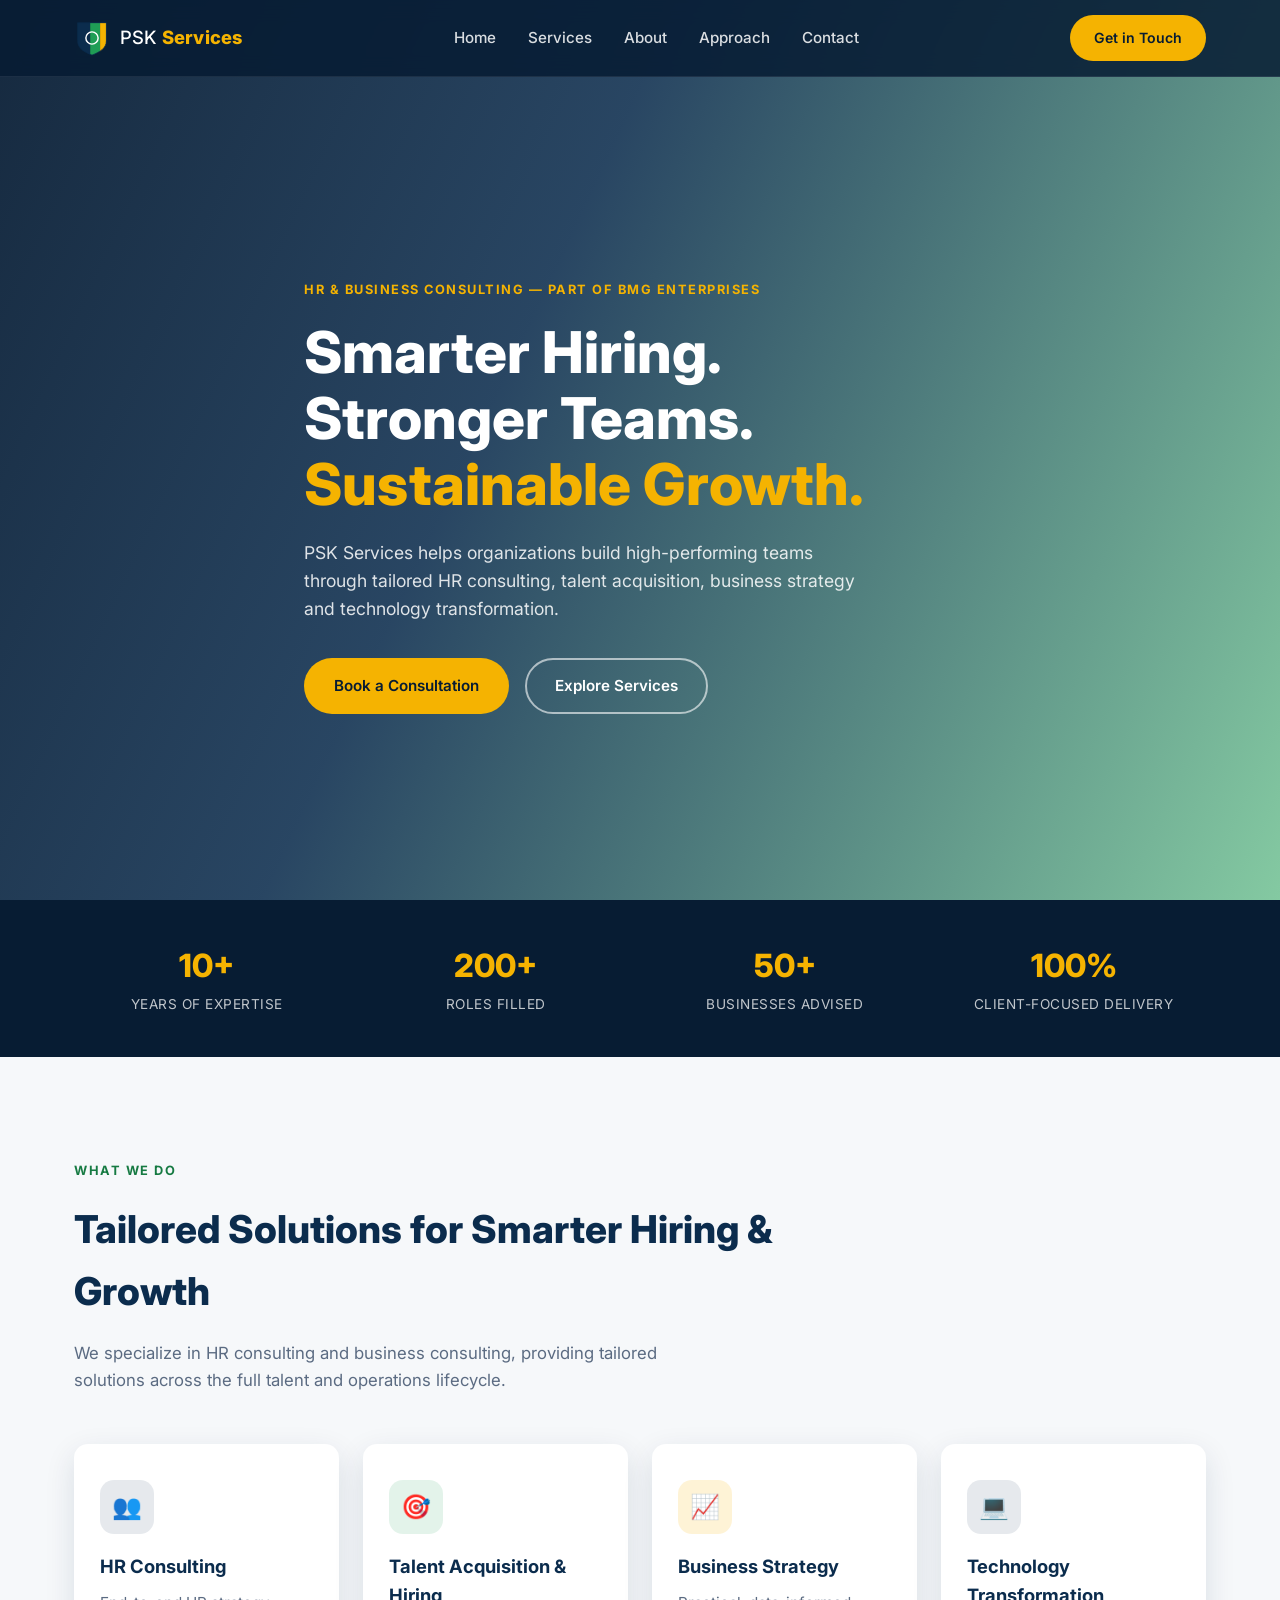
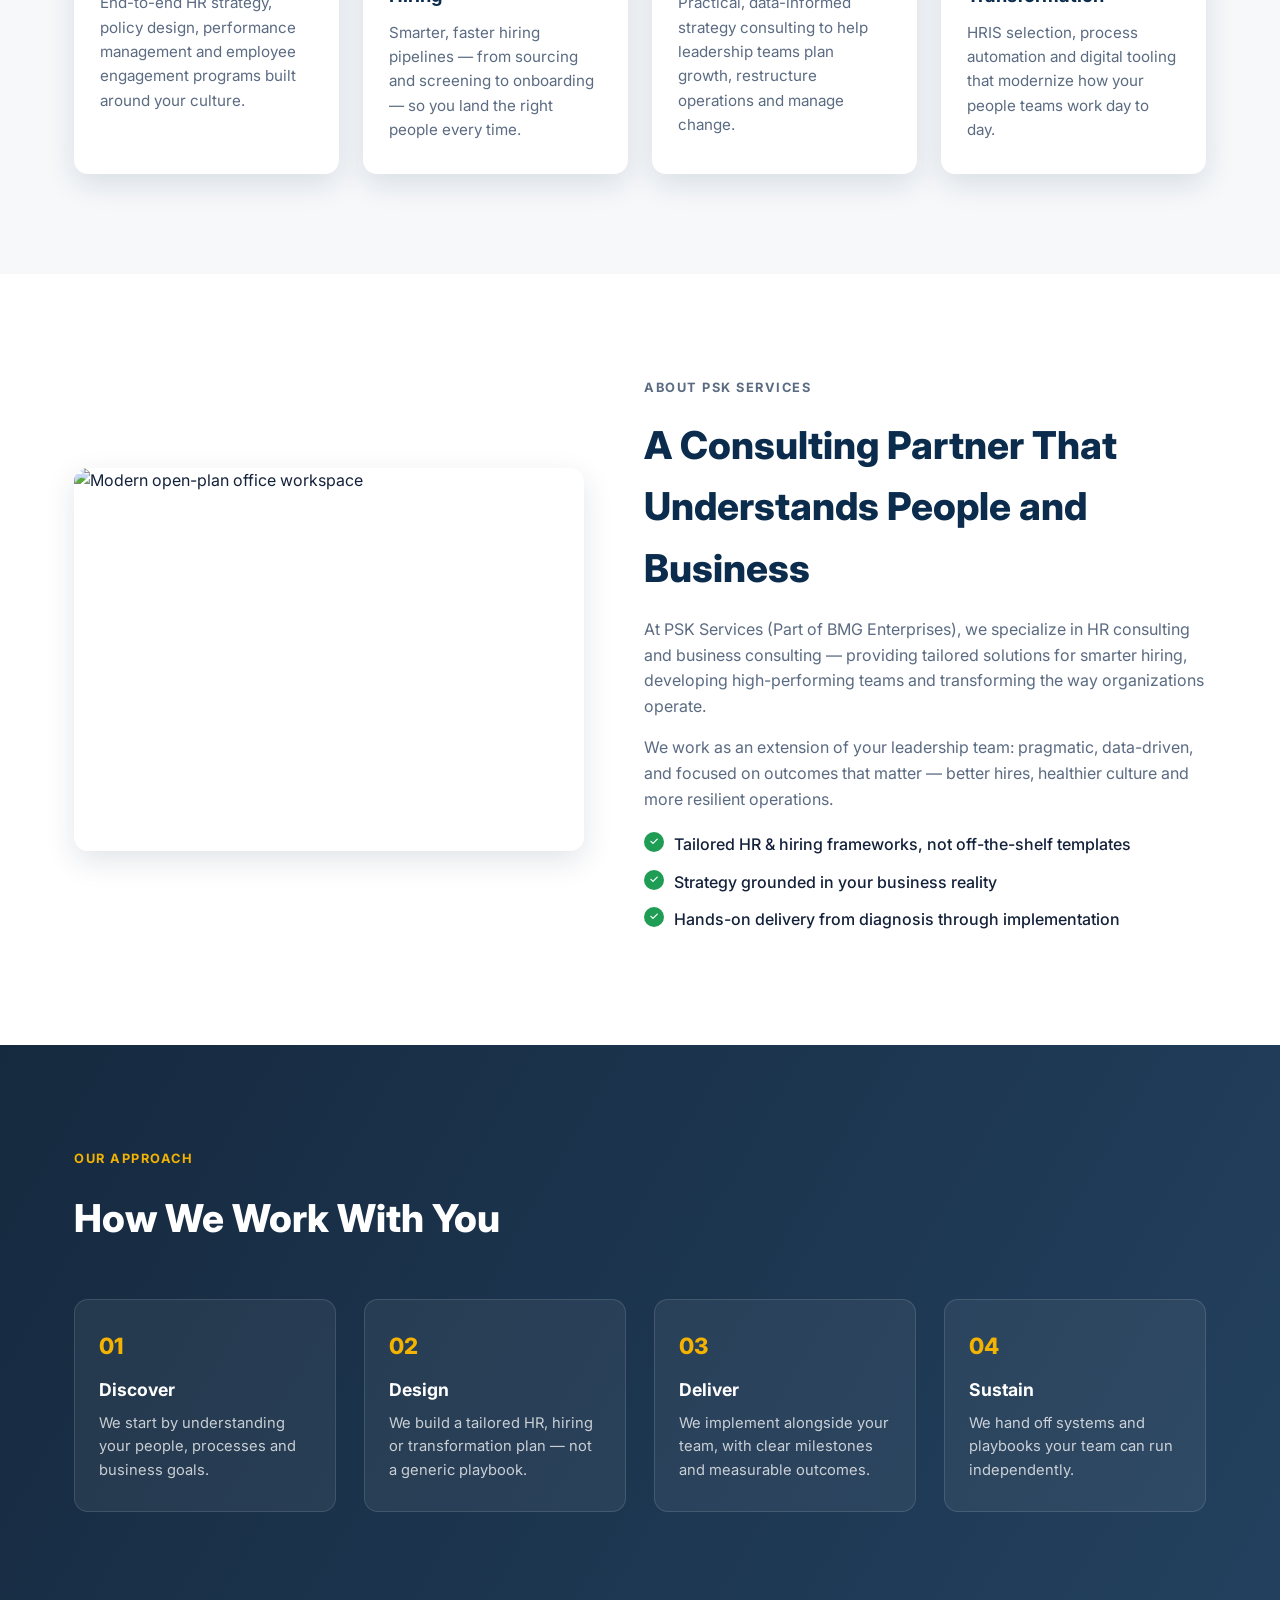
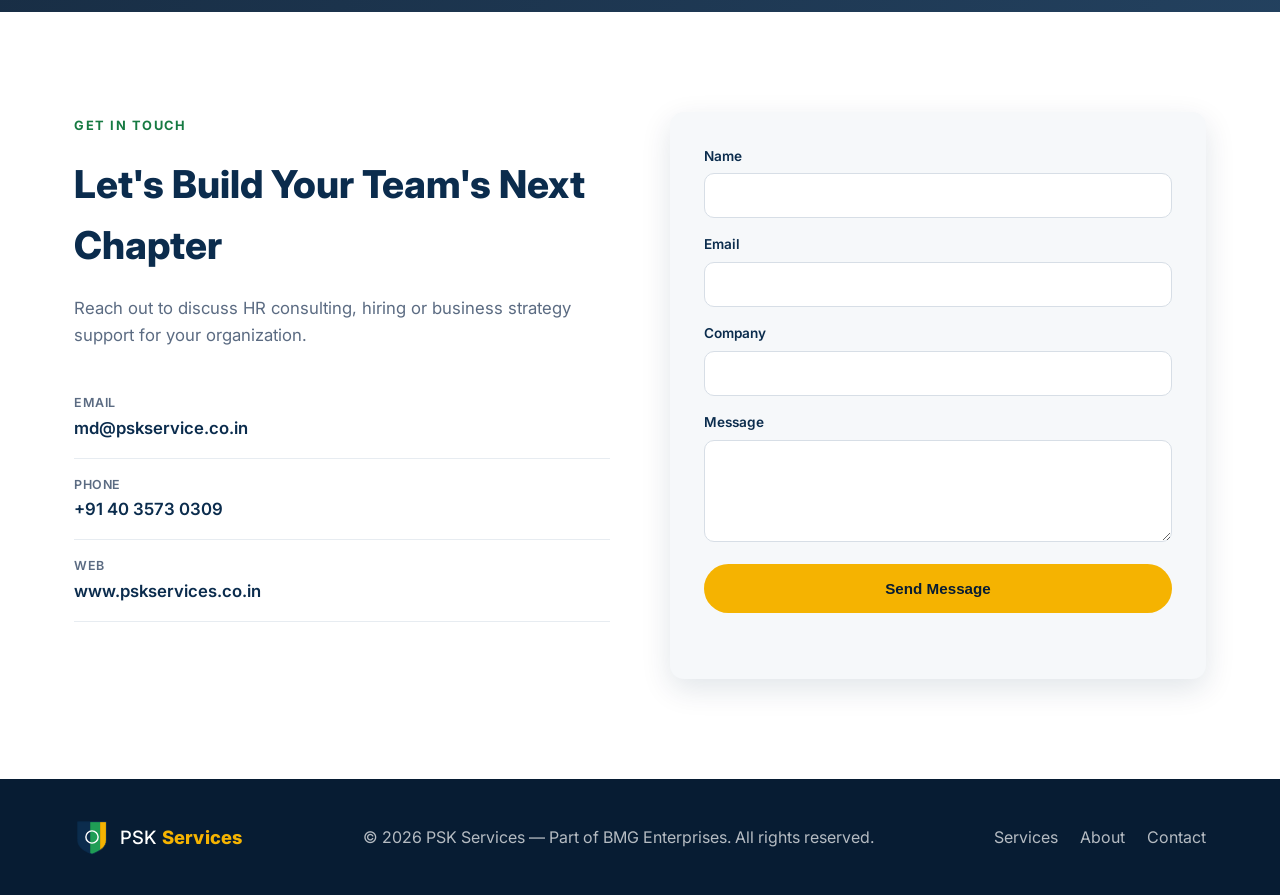
==== index.html @ 45361249 "Initial PSK Services HR consulting landing page Single-page site with navy/green/gold branding match" ====
<!DOCTYPE html>
<html lang="en">
<head>
<meta charset="UTF-8">
<meta name="viewport" content="width=device-width, initial-scale=1.0">
<title>PSK Services | HR &amp; Business Consulting</title>
<meta name="description" content="PSK Services (Part of BMG Enterprises) delivers tailored HR consulting, talent acquisition, business strategy and technology transformation solutions.">
<link rel="icon" href="assets/logo.svg" type="image/svg+xml">
<link rel="preconnect" href="https://fonts.googleapis.com">
<link rel="preconnect" href="https://fonts.gstatic.com" crossorigin>
<link href="https://fonts.googleapis.com/css2?family=Inter:wght@400;500;600;700;800&display=swap" rel="stylesheet">
<link rel="stylesheet" href="style.css">
</head>
<body>

<header class="site-header" id="header">
  <div class="container header-inner">
    <a href="#home" class="brand">
      <img src="assets/logo.svg" alt="PSK Services logo" class="brand-mark">
      <span class="brand-text">PSK <strong>Services</strong></span>
    </a>

    <nav class="nav" id="nav">
      <a href="#home">Home</a>
      <a href="#services">Services</a>
      <a href="#about">About</a>
      <a href="#approach">Approach</a>
      <a href="#contact">Contact</a>
    </nav>

    <a href="#contact" class="btn btn-gold header-cta">Get in Touch</a>

    <button class="nav-toggle" id="navToggle" aria-label="Toggle menu" aria-expanded="false">
      <span></span><span></span><span></span>
    </button>
  </div>
</header>

<main>

  <!-- HERO -->
  <section class="hero" id="home">
    <div class="hero-bg" style="background-image: url('https://images.unsplash.com/photo-1497366754035-f200968a6e72?auto=format&fit=crop&w=1920&q=80');"></div>
    <div class="hero-overlay"></div>
    <div class="container hero-content">
      <p class="eyebrow">HR &amp; Business Consulting &mdash; Part of BMG Enterprises</p>
      <h1>Smarter Hiring.<br>Stronger Teams.<br><span class="text-gold">Sustainable Growth.</span></h1>
      <p class="hero-sub">PSK Services helps organizations build high-performing teams through tailored HR consulting, talent acquisition, business strategy and technology transformation.</p>
      <div class="hero-actions">
        <a href="#contact" class="btn btn-gold">Book a Consultation</a>
        <a href="#services" class="btn btn-outline">Explore Services</a>
      </div>
    </div>
  </section>

  <!-- STATS -->
  <section class="stats">
    <div class="container stats-grid">
      <div class="stat"><span class="stat-num">10+</span><span class="stat-label">Years of Expertise</span></div>
      <div class="stat"><span class="stat-num">200+</span><span class="stat-label">Roles Filled</span></div>
      <div class="stat"><span class="stat-num">50+</span><span class="stat-label">Businesses Advised</span></div>
      <div class="stat"><span class="stat-num">100%</span><span class="stat-label">Client-Focused Delivery</span></div>
    </div>
  </section>

  <!-- SERVICES -->
  <section class="services section" id="services">
    <div class="container">
      <p class="eyebrow eyebrow-dark">What We Do</p>
      <h2 class="section-title">Tailored Solutions for Smarter Hiring &amp; Growth</h2>
      <p class="section-sub">We specialize in HR consulting and business consulting, providing tailored solutions across the full talent and operations lifecycle.</p>

      <div class="cards-grid">
        <div class="card">
          <div class="card-icon icon-navy">👥</div>
          <h3>HR Consulting</h3>
          <p>End-to-end HR strategy, policy design, performance management and employee engagement programs built around your culture.</p>
        </div>
        <div class="card">
          <div class="card-icon icon-green">🎯</div>
          <h3>Talent Acquisition &amp; Hiring</h3>
          <p>Smarter, faster hiring pipelines &mdash; from sourcing and screening to onboarding &mdash; so you land the right people every time.</p>
        </div>
        <div class="card">
          <div class="card-icon icon-gold">📈</div>
          <h3>Business Strategy</h3>
          <p>Practical, data-informed strategy consulting to help leadership teams plan growth, restructure operations and manage change.</p>
        </div>
        <div class="card">
          <div class="card-icon icon-navy">💻</div>
          <h3>Technology Transformation</h3>
          <p>HRIS selection, process automation and digital tooling that modernize how your people teams work day to day.</p>
        </div>
      </div>
    </div>
  </section>

  <!-- ABOUT -->
  <section class="about section" id="about">
    <div class="container about-grid">
      <div class="about-image">
        <img src="https://images.unsplash.com/photo-1600880292203-757bb62b4baf?auto=format&fit=crop&w=1200&q=80" alt="Modern open-plan office workspace">
      </div>
      <div class="about-copy">
        <p class="eyebrow eyebrow-dark">About PSK Services</p>
        <h2 class="section-title">A Consulting Partner That Understands People and Business</h2>
        <p>At PSK Services (Part of BMG Enterprises), we specialize in HR consulting and business consulting &mdash; providing tailored solutions for smarter hiring, developing high-performing teams and transforming the way organizations operate.</p>
        <p>We work as an extension of your leadership team: pragmatic, data-driven, and focused on outcomes that matter &mdash; better hires, healthier culture and more resilient operations.</p>
        <ul class="check-list">
          <li>Tailored HR &amp; hiring frameworks, not off-the-shelf templates</li>
          <li>Strategy grounded in your business reality</li>
          <li>Hands-on delivery from diagnosis through implementation</li>
        </ul>
      </div>
    </div>
  </section>

  <!-- APPROACH -->
  <section class="approach section" id="approach">
    <div class="approach-bg" style="background-image: url('https://images.unsplash.com/photo-1522071820081-009f0129c71c?auto=format&fit=crop&w=1920&q=80');"></div>
    <div class="approach-overlay"></div>
    <div class="container">
      <p class="eyebrow">Our Approach</p>
      <h2 class="section-title section-title-light">How We Work With You</h2>
      <div class="approach-steps">
        <div class="step">
          <span class="step-num">01</span>
          <h3>Discover</h3>
          <p>We start by understanding your people, processes and business goals.</p>
        </div>
        <div class="step">
          <span class="step-num">02</span>
          <h3>Design</h3>
          <p>We build a tailored HR, hiring or transformation plan &mdash; not a generic playbook.</p>
        </div>
        <div class="step">
          <span class="step-num">03</span>
          <h3>Deliver</h3>
          <p>We implement alongside your team, with clear milestones and measurable outcomes.</p>
        </div>
        <div class="step">
          <span class="step-num">04</span>
          <h3>Sustain</h3>
          <p>We hand off systems and playbooks your team can run independently.</p>
        </div>
      </div>
    </div>
  </section>

  <!-- CONTACT -->
  <section class="contact section" id="contact">
    <div class="container contact-grid">
      <div class="contact-info">
        <p class="eyebrow eyebrow-dark">Get In Touch</p>
        <h2 class="section-title">Let's Build Your Team's Next Chapter</h2>
        <p class="section-sub">Reach out to discuss HR consulting, hiring or business strategy support for your organization.</p>

        <ul class="contact-list">
          <li><span class="contact-label">Email</span><a href="mailto:md@pskservice.co.in">md@pskservice.co.in</a></li>
          <li><span class="contact-label">Phone</span><a href="tel:+914035730309">+91 40 3573 0309</a></li>
          <li><span class="contact-label">Web</span><a href="https://www.pskservices.co.in" target="_blank" rel="noopener">www.pskservices.co.in</a></li>
        </ul>
      </div>

      <form class="contact-form" id="contactForm">
        <label>Name<input type="text" name="name" required></label>
        <label>Email<input type="email" name="email" required></label>
        <label>Company<input type="text" name="company"></label>
        <label>Message<textarea name="message" rows="4" required></textarea></label>
        <button type="submit" class="btn btn-gold">Send Message</button>
        <p class="form-note" id="formNote"></p>
      </form>
    </div>
  </section>

</main>

<footer class="site-footer">
  <div class="container footer-inner">
    <div class="brand">
      <img src="assets/logo.svg" alt="PSK Services logo" class="brand-mark">
      <span class="brand-text">PSK <strong>Services</strong></span>
    </div>
    <p>&copy; <span id="year"></span> PSK Services &mdash; Part of BMG Enterprises. All rights reserved.</p>
    <div class="footer-links">
      <a href="#services">Services</a>
      <a href="#about">About</a>
      <a href="#contact">Contact</a>
    </div>
  </div>
</footer>

<script src="script.js"></script>
</body>
</html>
---- style.css ----
:root {
  --navy: #0B2C4D;
  --navy-dark: #071C33;
  --navy-tint: rgba(11, 44, 77, 0.9);
  --green: #1F9D55;
  --green-dark: #167A42;
  --gold: #F5B301;
  --gold-dark: #D99900;
  --ink: #14213A;
  --muted: #5B6B82;
  --light: #F6F8FA;
  --white: #FFFFFF;
  --radius: 14px;
  --shadow: 0 10px 30px rgba(11, 44, 77, 0.12);
  --font: 'Inter', system-ui, -apple-system, Segoe UI, sans-serif;
}

* { box-sizing: border-box; margin: 0; padding: 0; }

html { scroll-behavior: smooth; }

body {
  font-family: var(--font);
  color: var(--ink);
  background: var(--white);
  line-height: 1.6;
  -webkit-font-smoothing: antialiased;
}

img { max-width: 100%; display: block; }

.container {
  width: 100%;
  max-width: 1180px;
  margin: 0 auto;
  padding: 0 24px;
}

a { text-decoration: none; color: inherit; }
ul { list-style: none; }

/* Buttons */
.btn {
  display: inline-block;
  padding: 14px 28px;
  border-radius: 999px;
  font-weight: 600;
  font-size: 0.95rem;
  transition: transform 0.2s ease, box-shadow 0.2s ease, background 0.2s ease;
  border: 2px solid transparent;
}
.btn-gold {
  background: var(--gold);
  color: var(--navy-dark);
}
.btn-gold:hover { background: var(--gold-dark); transform: translateY(-2px); box-shadow: 0 8px 20px rgba(245, 179, 1, 0.35); }
.btn-outline {
  border-color: rgba(255,255,255,0.6);
  color: var(--white);
}
.btn-outline:hover { background: rgba(255,255,255,0.12); transform: translateY(-2px); }

/* Header */
.site-header {
  position: fixed;
  top: 0; left: 0; right: 0;
  z-index: 100;
  background: rgba(7, 28, 51, 0.85);
  backdrop-filter: blur(10px);
  border-bottom: 1px solid rgba(255,255,255,0.08);
}
.header-inner {
  display: flex;
  align-items: center;
  justify-content: space-between;
  height: 76px;
  gap: 24px;
}
.brand { display: flex; align-items: center; gap: 10px; }
.brand-mark { width: 36px; height: 36px; }
.brand-text { color: var(--white); font-size: 1.15rem; font-weight: 500; letter-spacing: 0.2px; }
.brand-text strong { font-weight: 800; color: var(--gold); }

.nav { display: flex; gap: 32px; flex: 1; justify-content: center; }
.nav a {
  color: rgba(255,255,255,0.85);
  font-weight: 500;
  font-size: 0.95rem;
  position: relative;
  padding: 6px 0;
}
.nav a:hover { color: var(--gold); }

.header-cta { padding: 10px 22px; font-size: 0.88rem; }

.nav-toggle {
  display: none;
  flex-direction: column;
  gap: 5px;
  background: none;
  border: none;
  cursor: pointer;
  padding: 6px;
}
.nav-toggle span { width: 24px; height: 2px; background: var(--white); border-radius: 2px; }

/* Hero */
.hero {
  position: relative;
  min-height: 100vh;
  display: flex;
  align-items: center;
  overflow: hidden;
}
.hero-bg {
  position: absolute; inset: 0;
  background-size: cover;
  background-position: center;
  transform: scale(1.05);
}
.hero-overlay {
  position: absolute; inset: 0;
  background: linear-gradient(115deg, rgba(7,28,51,0.94) 0%, rgba(11,44,77,0.88) 40%, rgba(31,157,85,0.55) 100%);
}
.hero-content { position: relative; z-index: 2; padding-top: 90px; max-width: 720px; }
.eyebrow {
  display: inline-block;
  color: var(--gold);
  font-weight: 700;
  font-size: 0.8rem;
  letter-spacing: 1.5px;
  text-transform: uppercase;
  margin-bottom: 18px;
}
.eyebrow-dark { color: var(--green-dark); }
.hero h1 {
  color: var(--white);
  font-size: clamp(2.2rem, 5vw, 3.6rem);
  font-weight: 800;
  line-height: 1.15;
  margin-bottom: 22px;
}
.text-gold { color: var(--gold); }
.hero-sub {
  color: rgba(255,255,255,0.85);
  font-size: 1.1rem;
  max-width: 560px;
  margin-bottom: 34px;
}
.hero-actions { display: flex; gap: 16px; flex-wrap: wrap; }

/* Stats */
.stats { background: var(--navy-dark); padding: 40px 0; }
.stats-grid {
  display: grid;
  grid-template-columns: repeat(4, 1fr);
  gap: 24px;
  text-align: center;
}
.stat-num { display: block; color: var(--gold); font-size: 2rem; font-weight: 800; }
.stat-label { color: rgba(255,255,255,0.75); font-size: 0.85rem; text-transform: uppercase; letter-spacing: 0.5px; }

/* Sections */
.section { padding: 100px 0; }
.section-title {
  font-size: clamp(1.7rem, 3.2vw, 2.4rem);
  font-weight: 800;
  color: var(--navy);
  max-width: 700px;
  margin-bottom: 18px;
}
.section-title-light { color: var(--white); }
.section-sub { color: var(--muted); max-width: 640px; font-size: 1.05rem; margin-bottom: 20px; }

/* Services */
.services { background: var(--light); }
.cards-grid {
  display: grid;
  grid-template-columns: repeat(4, 1fr);
  gap: 24px;
  margin-top: 50px;
}
.card {
  background: var(--white);
  border-radius: var(--radius);
  padding: 32px 26px;
  box-shadow: var(--shadow);
  transition: transform 0.25s ease, box-shadow 0.25s ease;
  border-top: 4px solid transparent;
}
.card:hover { transform: translateY(-6px); box-shadow: 0 16px 40px rgba(11,44,77,0.18); }
.card-icon {
  width: 54px; height: 54px;
  border-radius: 14px;
  display: flex; align-items: center; justify-content: center;
  font-size: 1.5rem;
  margin-bottom: 18px;
}
.icon-navy { background: rgba(11,44,77,0.1); }
.icon-green { background: rgba(31,157,85,0.12); }
.icon-gold { background: rgba(245,179,1,0.16); }
.card h3 { font-size: 1.15rem; margin-bottom: 10px; color: var(--navy); }
.card p { color: var(--muted); font-size: 0.95rem; }

/* About */
.about-grid {
  display: grid;
  grid-template-columns: 1fr 1.1fr;
  gap: 60px;
  align-items: center;
}
.about-image img {
  border-radius: var(--radius);
  box-shadow: var(--shadow);
  aspect-ratio: 4/3;
  object-fit: cover;
}
.about-copy p { color: var(--muted); margin-bottom: 16px; }
.check-list { margin-top: 20px; }
.check-list li {
  padding-left: 30px;
  position: relative;
  margin-bottom: 12px;
  color: var(--ink);
  font-weight: 500;
}
.check-list li::before {
  content: "✓";
  position: absolute;
  left: 0; top: 0;
  color: var(--white);
  background: var(--green);
  width: 20px; height: 20px;
  border-radius: 50%;
  font-size: 0.7rem;
  display: flex; align-items: center; justify-content: center;
}

/* Approach */
.approach { position: relative; color: var(--white); }
.approach-bg {
  position: absolute; inset: 0;
  background-size: cover;
  background-position: center;
  background-attachment: fixed;
}
.approach-overlay {
  position: absolute; inset: 0;
  background: linear-gradient(120deg, rgba(7,28,51,0.94), rgba(11,44,77,0.9));
}
.approach .container { position: relative; z-index: 2; }
.approach-steps {
  display: grid;
  grid-template-columns: repeat(4, 1fr);
  gap: 28px;
  margin-top: 50px;
}
.step {
  background: rgba(255,255,255,0.06);
  border: 1px solid rgba(255,255,255,0.12);
  border-radius: var(--radius);
  padding: 28px 24px;
}
.step-num { color: var(--gold); font-weight: 800; font-size: 1.4rem; }
.step h3 { margin: 12px 0 8px; font-size: 1.1rem; }
.step p { color: rgba(255,255,255,0.75); font-size: 0.92rem; }

/* Contact */
.contact-grid {
  display: grid;
  grid-template-columns: 1fr 1fr;
  gap: 60px;
  align-items: start;
}
.contact-list { margin-top: 28px; }
.contact-list li {
  display: flex;
  flex-direction: column;
  gap: 2px;
  padding: 16px 0;
  border-bottom: 1px solid #E7ECF1;
}
.contact-label { font-size: 0.78rem; text-transform: uppercase; letter-spacing: 0.5px; color: var(--muted); font-weight: 600; }
.contact-list a { color: var(--navy); font-weight: 600; font-size: 1.05rem; }
.contact-list a:hover { color: var(--green-dark); }

.contact-form {
  background: var(--light);
  border-radius: var(--radius);
  padding: 34px;
  box-shadow: var(--shadow);
  display: flex;
  flex-direction: column;
  gap: 16px;
}
.contact-form label {
  display: flex;
  flex-direction: column;
  gap: 6px;
  font-size: 0.85rem;
  font-weight: 600;
  color: var(--navy);
}
.contact-form input,
.contact-form textarea {
  font-family: var(--font);
  padding: 12px 14px;
  border-radius: 10px;
  border: 1px solid #D7DEE6;
  font-size: 0.95rem;
  resize: vertical;
}
.contact-form input:focus,
.contact-form textarea:focus {
  outline: none;
  border-color: var(--green);
  box-shadow: 0 0 0 3px rgba(31,157,85,0.15);
}
.contact-form .btn { margin-top: 6px; }
.form-note { font-size: 0.88rem; color: var(--green-dark); font-weight: 600; min-height: 1.2em; }

/* Footer */
.site-footer { background: var(--navy-dark); color: rgba(255,255,255,0.7); padding: 40px 0; }
.footer-inner {
  display: flex;
  flex-wrap: wrap;
  align-items: center;
  justify-content: space-between;
  gap: 20px;
}
.footer-inner .brand-text { color: var(--white); }
.footer-links { display: flex; gap: 22px; }
.footer-links a:hover { color: var(--gold); }

/* Responsive */
@media (max-width: 960px) {
  .nav { display: none; }
  .header-cta { display: none; }
  .nav-toggle { display: flex; }
  .cards-grid { grid-template-columns: repeat(2, 1fr); }
  .about-grid, .contact-grid { grid-template-columns: 1fr; }
  .approach-steps { grid-template-columns: repeat(2, 1fr); }
  .stats-grid { grid-template-columns: repeat(2, 1fr); }
}

@media (max-width: 560px) {
  .cards-grid { grid-template-columns: 1fr; }
  .approach-steps { grid-template-columns: 1fr; }
  .section { padding: 70px 0; }
}

.nav.nav-open {
  display: flex;
  flex-direction: column;
  position: absolute;
  top: 76px; left: 0; right: 0;
  background: var(--navy-dark);
  padding: 20px 24px;
  gap: 18px;
  border-top: 1px solid rgba(255,255,255,0.08);
}
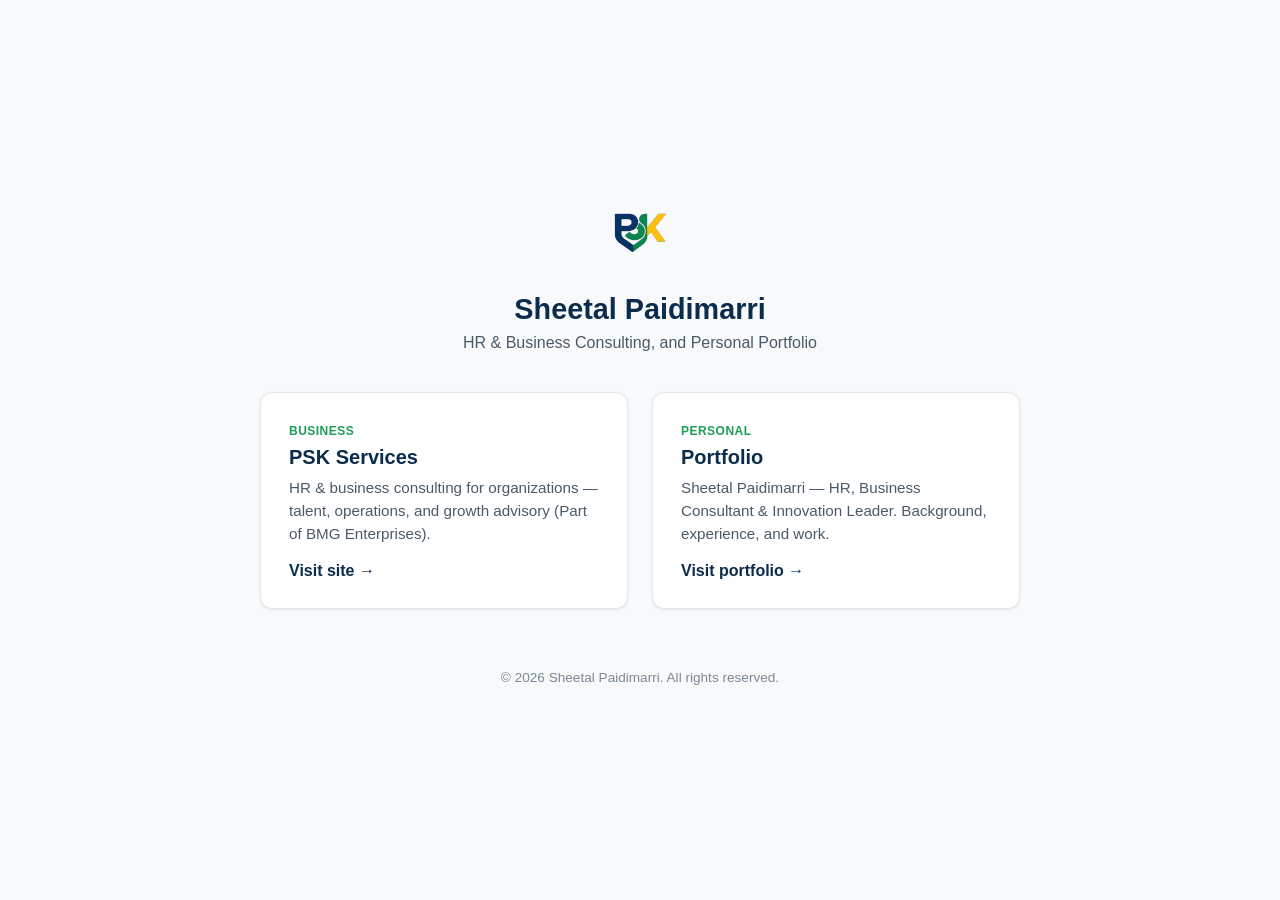
==== commit 530dcc98: "Add root landing page linking HR services and portfolio sites Combines the psk-hr-services and portf" ====
--- a/index.html
+++ b/index.html
@@ -1,195 +1,145 @@
 <!DOCTYPE html>
 <html lang="en">
 <head>
-<meta charset="UTF-8">
-<meta name="viewport" content="width=device-width, initial-scale=1.0">
-<title>PSK Services | HR &amp; Business Consulting</title>
-<meta name="description" content="PSK Services (Part of BMG Enterprises) delivers tailored HR consulting, talent acquisition, business strategy and technology transformation solutions.">
-<link rel="icon" href="assets/logo.svg" type="image/svg+xml">
-<link rel="preconnect" href="https://fonts.googleapis.com">
-<link rel="preconnect" href="https://fonts.gstatic.com" crossorigin>
-<link href="https://fonts.googleapis.com/css2?family=Inter:wght@400;500;600;700;800&display=swap" rel="stylesheet">
-<link rel="stylesheet" href="style.css">
+  <meta charset="UTF-8">
+  <meta name="viewport" content="width=device-width, initial-scale=1.0">
+  <title>Sheetal Paidimarri | PSK Services &amp; Portfolio</title>
+  <meta name="description" content="Landing page linking to the PSK Services HR &amp; Business Consulting site and Sheetal Paidimarri's personal portfolio.">
+  <link rel="icon" type="image/svg+xml" href="hr-services/assets/logo.svg">
+  <style>
+    :root {
+      --navy: #0B2C4D;
+      --green: #1F9D55;
+      --gold: #F5B301;
+      --bg: #F7F9FB;
+      --text: #1A2733;
+    }
+    * { box-sizing: border-box; }
+    body {
+      margin: 0;
+      min-height: 100vh;
+      font-family: -apple-system, BlinkMacSystemFont, "Segoe UI", Roboto, Helvetica, Arial, sans-serif;
+      background: var(--bg);
+      color: var(--text);
+      display: flex;
+      flex-direction: column;
+      align-items: center;
+      justify-content: center;
+      padding: 2rem 1rem;
+    }
+    header {
+      text-align: center;
+      margin-bottom: 2.5rem;
+    }
+    header img {
+      width: 72px;
+      height: 72px;
+      margin-bottom: 1rem;
+    }
+    h1 {
+      margin: 0 0 0.5rem;
+      color: var(--navy);
+      font-size: 1.8rem;
+    }
+    p.subtitle {
+      margin: 0;
+      color: #4a5a68;
+      font-size: 1rem;
+    }
+    .cards {
+      display: grid;
+      grid-template-columns: repeat(auto-fit, minmax(260px, 1fr));
+      gap: 1.5rem;
+      width: 100%;
+      max-width: 760px;
+    }
+    a.card {
+      display: block;
+      background: #fff;
+      border: 1px solid #dfe6ec;
+      border-radius: 12px;
+      padding: 1.75rem;
+      text-decoration: none;
+      color: inherit;
+      box-shadow: 0 1px 3px rgba(11, 44, 77, 0.08);
+      transition: transform 0.15s ease, box-shadow 0.15s ease, border-color 0.15s ease;
+    }
+    a.card:hover,
+    a.card:focus-visible {
+      transform: translateY(-3px);
+      box-shadow: 0 8px 20px rgba(11, 44, 77, 0.12);
+      border-color: var(--green);
+    }
+    a.card:focus-visible {
+      outline: 3px solid var(--gold);
+      outline-offset: 2px;
+    }
+    .card .eyebrow {
+      display: inline-block;
+      font-size: 0.75rem;
+      font-weight: 700;
+      letter-spacing: 0.04em;
+      text-transform: uppercase;
+      color: var(--green);
+      margin-bottom: 0.5rem;
+    }
+    .card h2 {
+      margin: 0 0 0.5rem;
+      font-size: 1.25rem;
+      color: var(--navy);
+    }
+    .card p {
+      margin: 0;
+      color: #4a5a68;
+      font-size: 0.95rem;
+      line-height: 1.5;
+    }
+    .card .go {
+      display: inline-block;
+      margin-top: 1rem;
+      font-weight: 600;
+      color: var(--navy);
+    }
+    footer {
+      margin-top: 3rem;
+      font-size: 0.85rem;
+      color: #7a8895;
+      text-align: center;
+    }
+    footer a {
+      color: var(--navy);
+    }
+  </style>
 </head>
 <body>
+  <header>
+    <img src="hr-services/assets/logo.svg" alt="PSK Services emblem">
+    <h1>Sheetal Paidimarri</h1>
+    <p class="subtitle">HR &amp; Business Consulting, and Personal Portfolio</p>
+  </header>
 
-<header class="site-header" id="header">
-  <div class="container header-inner">
-    <a href="#home" class="brand">
-      <img src="assets/logo.svg" alt="PSK Services logo" class="brand-mark">
-      <span class="brand-text">PSK <strong>Services</strong></span>
+  <main class="cards">
+    <a class="card" href="hr-services/">
+      <span class="eyebrow">Business</span>
+      <h2>PSK Services</h2>
+      <p>HR &amp; business consulting for organizations &mdash; talent, operations, and growth advisory (Part of BMG Enterprises).</p>
+      <span class="go">Visit site &rarr;</span>
     </a>
 
-    <nav class="nav" id="nav">
-      <a href="#home">Home</a>
-      <a href="#services">Services</a>
-      <a href="#about">About</a>
-      <a href="#approach">Approach</a>
-      <a href="#contact">Contact</a>
-    </nav>
+    <a class="card" href="portfolio/">
+      <span class="eyebrow">Personal</span>
+      <h2>Portfolio</h2>
+      <p>Sheetal Paidimarri &mdash; HR, Business Consultant &amp; Innovation Leader. Background, experience, and work.</p>
+      <span class="go">Visit portfolio &rarr;</span>
+    </a>
+  </main>
 
-    <a href="#contact" class="btn btn-gold header-cta">Get in Touch</a>
+  <footer>
+    <p>&copy; <span id="year"></span> Sheetal Paidimarri. All rights reserved.</p>
+  </footer>
 
-    <button class="nav-toggle" id="navToggle" aria-label="Toggle menu" aria-expanded="false">
-      <span></span><span></span><span></span>
-    </button>
-  </div>
-</header>
-
-<main>
-
-  <!-- HERO -->
-  <section class="hero" id="home">
-    <div class="hero-bg" style="background-image: url('https://images.unsplash.com/photo-1497366754035-f200968a6e72?auto=format&fit=crop&w=1920&q=80');"></div>
-    <div class="hero-overlay"></div>
-    <div class="container hero-content">
-      <p class="eyebrow">HR &amp; Business Consulting &mdash; Part of BMG Enterprises</p>
-      <h1>Smarter Hiring.<br>Stronger Teams.<br><span class="text-gold">Sustainable Growth.</span></h1>
-      <p class="hero-sub">PSK Services helps organizations build high-performing teams through tailored HR consulting, talent acquisition, business strategy and technology transformation.</p>
-      <div class="hero-actions">
-        <a href="#contact" class="btn btn-gold">Book a Consultation</a>
-        <a href="#services" class="btn btn-outline">Explore Services</a>
-      </div>
-    </div>
-  </section>
-
-  <!-- STATS -->
-  <section class="stats">
-    <div class="container stats-grid">
-      <div class="stat"><span class="stat-num">10+</span><span class="stat-label">Years of Expertise</span></div>
-      <div class="stat"><span class="stat-num">200+</span><span class="stat-label">Roles Filled</span></div>
-      <div class="stat"><span class="stat-num">50+</span><span class="stat-label">Businesses Advised</span></div>
-      <div class="stat"><span class="stat-num">100%</span><span class="stat-label">Client-Focused Delivery</span></div>
-    </div>
-  </section>
-
-  <!-- SERVICES -->
-  <section class="services section" id="services">
-    <div class="container">
-      <p class="eyebrow eyebrow-dark">What We Do</p>
-      <h2 class="section-title">Tailored Solutions for Smarter Hiring &amp; Growth</h2>
-      <p class="section-sub">We specialize in HR consulting and business consulting, providing tailored solutions across the full talent and operations lifecycle.</p>
-
-      <div class="cards-grid">
-        <div class="card">
-          <div class="card-icon icon-navy">👥</div>
-          <h3>HR Consulting</h3>
-          <p>End-to-end HR strategy, policy design, performance management and employee engagement programs built around your culture.</p>
-        </div>
-        <div class="card">
-          <div class="card-icon icon-green">🎯</div>
-          <h3>Talent Acquisition &amp; Hiring</h3>
-          <p>Smarter, faster hiring pipelines &mdash; from sourcing and screening to onboarding &mdash; so you land the right people every time.</p>
-        </div>
-        <div class="card">
-          <div class="card-icon icon-gold">📈</div>
-          <h3>Business Strategy</h3>
-          <p>Practical, data-informed strategy consulting to help leadership teams plan growth, restructure operations and manage change.</p>
-        </div>
-        <div class="card">
-          <div class="card-icon icon-navy">💻</div>
-          <h3>Technology Transformation</h3>
-          <p>HRIS selection, process automation and digital tooling that modernize how your people teams work day to day.</p>
-        </div>
-      </div>
-    </div>
-  </section>
-
-  <!-- ABOUT -->
-  <section class="about section" id="about">
-    <div class="container about-grid">
-      <div class="about-image">
-        <img src="https://images.unsplash.com/photo-1600880292203-757bb62b4baf?auto=format&fit=crop&w=1200&q=80" alt="Modern open-plan office workspace">
-      </div>
-      <div class="about-copy">
-        <p class="eyebrow eyebrow-dark">About PSK Services</p>
-        <h2 class="section-title">A Consulting Partner That Understands People and Business</h2>
-        <p>At PSK Services (Part of BMG Enterprises), we specialize in HR consulting and business consulting &mdash; providing tailored solutions for smarter hiring, developing high-performing teams and transforming the way organizations operate.</p>
-        <p>We work as an extension of your leadership team: pragmatic, data-driven, and focused on outcomes that matter &mdash; better hires, healthier culture and more resilient operations.</p>
-        <ul class="check-list">
-          <li>Tailored HR &amp; hiring frameworks, not off-the-shelf templates</li>
-          <li>Strategy grounded in your business reality</li>
-          <li>Hands-on delivery from diagnosis through implementation</li>
-        </ul>
-      </div>
-    </div>
-  </section>
-
-  <!-- APPROACH -->
-  <section class="approach section" id="approach">
-    <div class="approach-bg" style="background-image: url('https://images.unsplash.com/photo-1522071820081-009f0129c71c?auto=format&fit=crop&w=1920&q=80');"></div>
-    <div class="approach-overlay"></div>
-    <div class="container">
-      <p class="eyebrow">Our Approach</p>
-      <h2 class="section-title section-title-light">How We Work With You</h2>
-      <div class="approach-steps">
-        <div class="step">
-          <span class="step-num">01</span>
-          <h3>Discover</h3>
-          <p>We start by understanding your people, processes and business goals.</p>
-        </div>
-        <div class="step">
-          <span class="step-num">02</span>
-          <h3>Design</h3>
-          <p>We build a tailored HR, hiring or transformation plan &mdash; not a generic playbook.</p>
-        </div>
-        <div class="step">
-          <span class="step-num">03</span>
-          <h3>Deliver</h3>
-          <p>We implement alongside your team, with clear milestones and measurable outcomes.</p>
-        </div>
-        <div class="step">
-          <span class="step-num">04</span>
-          <h3>Sustain</h3>
-          <p>We hand off systems and playbooks your team can run independently.</p>
-        </div>
-      </div>
-    </div>
-  </section>
-
-  <!-- CONTACT -->
-  <section class="contact section" id="contact">
-    <div class="container contact-grid">
-      <div class="contact-info">
-        <p class="eyebrow eyebrow-dark">Get In Touch</p>
-        <h2 class="section-title">Let's Build Your Team's Next Chapter</h2>
-        <p class="section-sub">Reach out to discuss HR consulting, hiring or business strategy support for your organization.</p>
-
-        <ul class="contact-list">
-          <li><span class="contact-label">Email</span><a href="mailto:md@pskservice.co.in">md@pskservice.co.in</a></li>
-          <li><span class="contact-label">Phone</span><a href="tel:+914035730309">+91 40 3573 0309</a></li>
-          <li><span class="contact-label">Web</span><a href="https://www.pskservices.co.in" target="_blank" rel="noopener">www.pskservices.co.in</a></li>
-        </ul>
-      </div>
-
-      <form class="contact-form" id="contactForm">
-        <label>Name<input type="text" name="name" required></label>
-        <label>Email<input type="email" name="email" required></label>
-        <label>Company<input type="text" name="company"></label>
-        <label>Message<textarea name="message" rows="4" required></textarea></label>
-        <button type="submit" class="btn btn-gold">Send Message</button>
-        <p class="form-note" id="formNote"></p>
-      </form>
-    </div>
-  </section>
-
-</main>
-
-<footer class="site-footer">
-  <div class="container footer-inner">
-    <div class="brand">
-      <img src="assets/logo.svg" alt="PSK Services logo" class="brand-mark">
-      <span class="brand-text">PSK <strong>Services</strong></span>
-    </div>
-    <p>&copy; <span id="year"></span> PSK Services &mdash; Part of BMG Enterprises. All rights reserved.</p>
-    <div class="footer-links">
-      <a href="#services">Services</a>
-      <a href="#about">About</a>
-      <a href="#contact">Contact</a>
-    </div>
-  </div>
-</footer>
-
-<script src="script.js"></script>
+  <script>
+    document.getElementById('year').textContent = new Date().getFullYear();
+  </script>
 </body>
 </html>
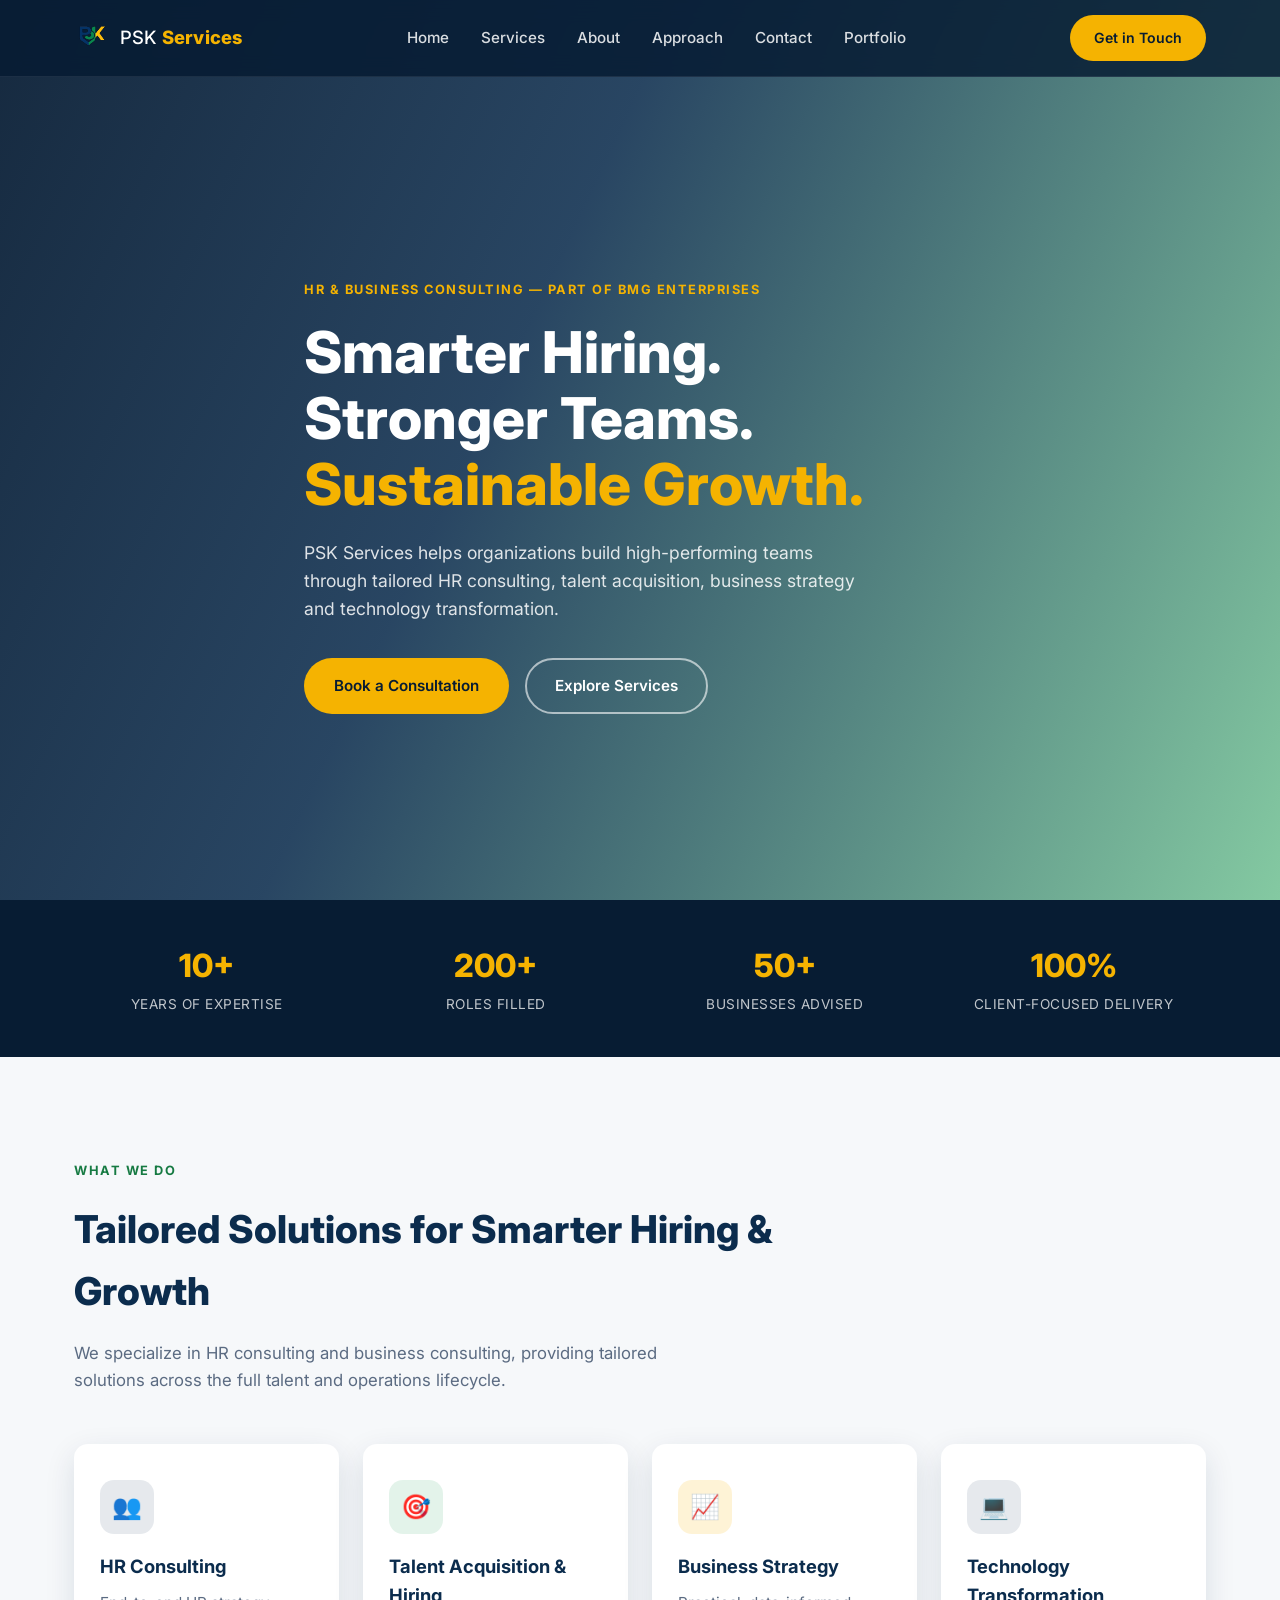
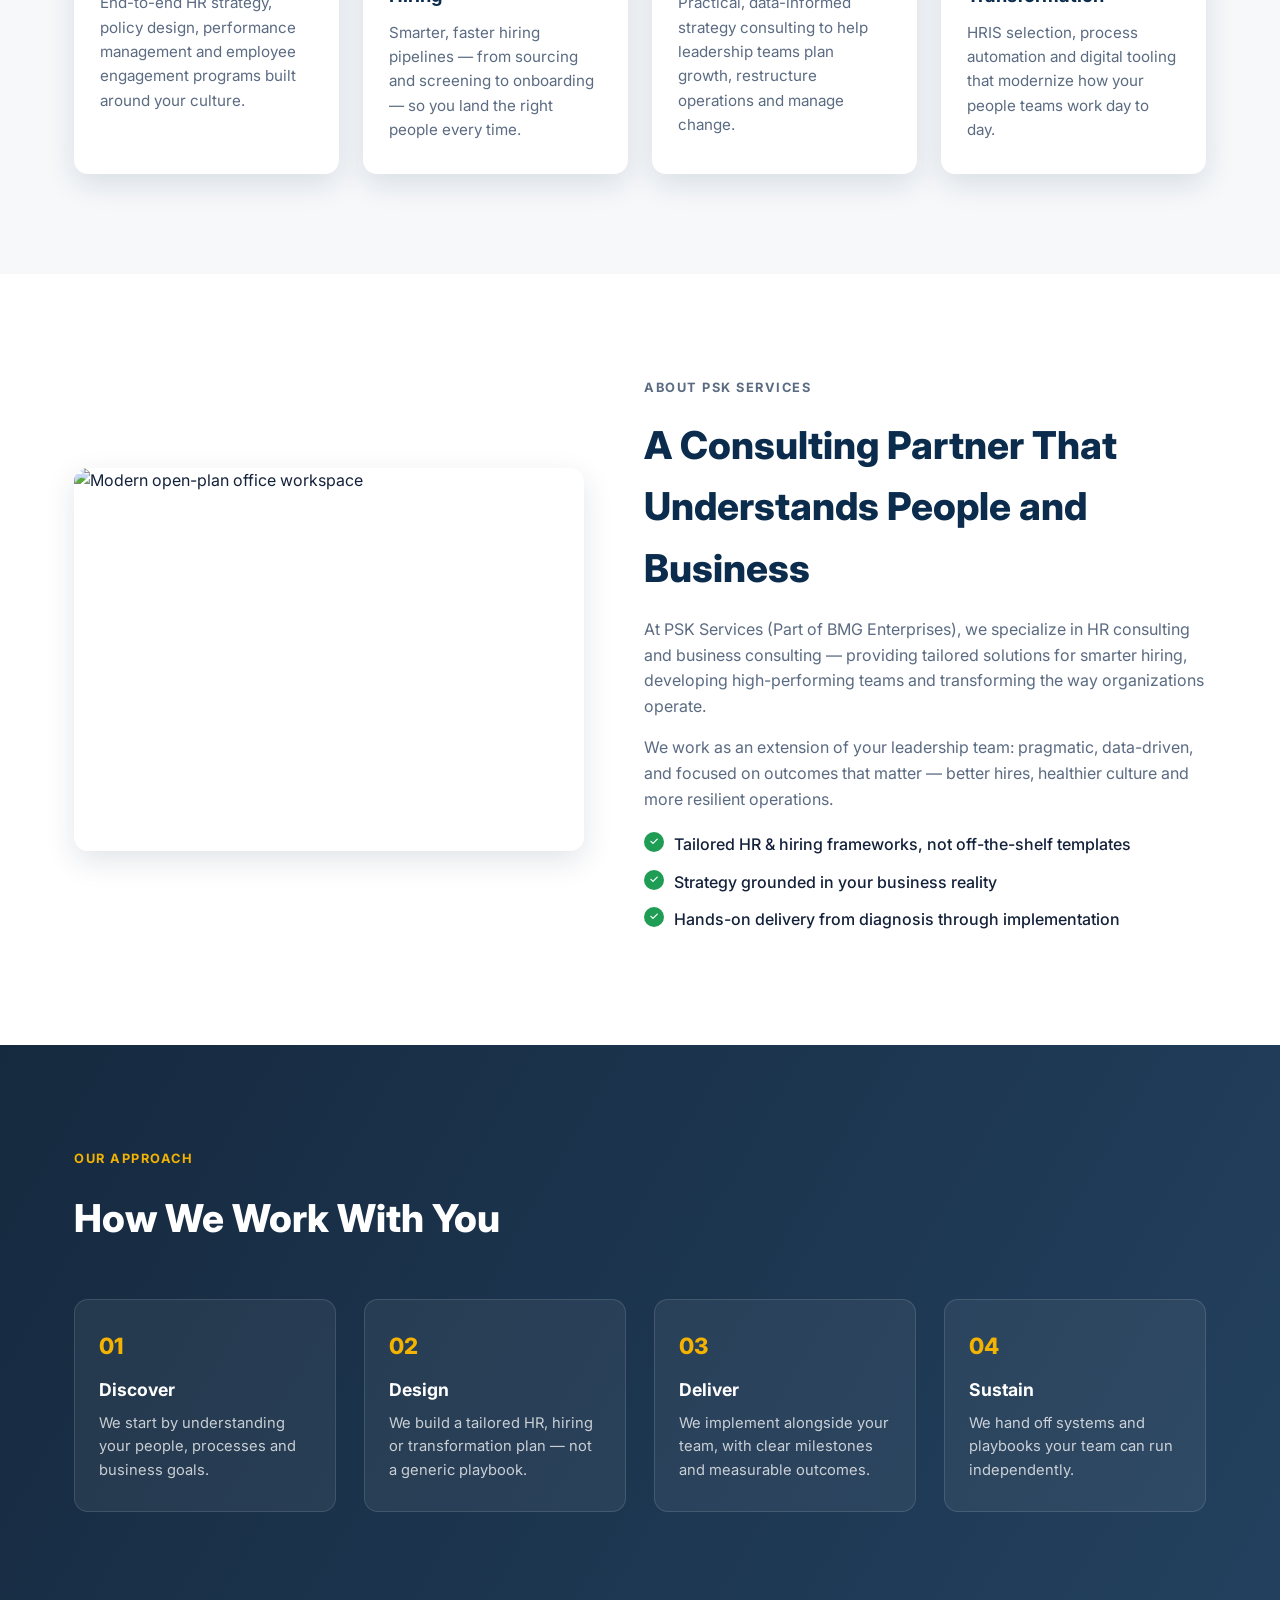
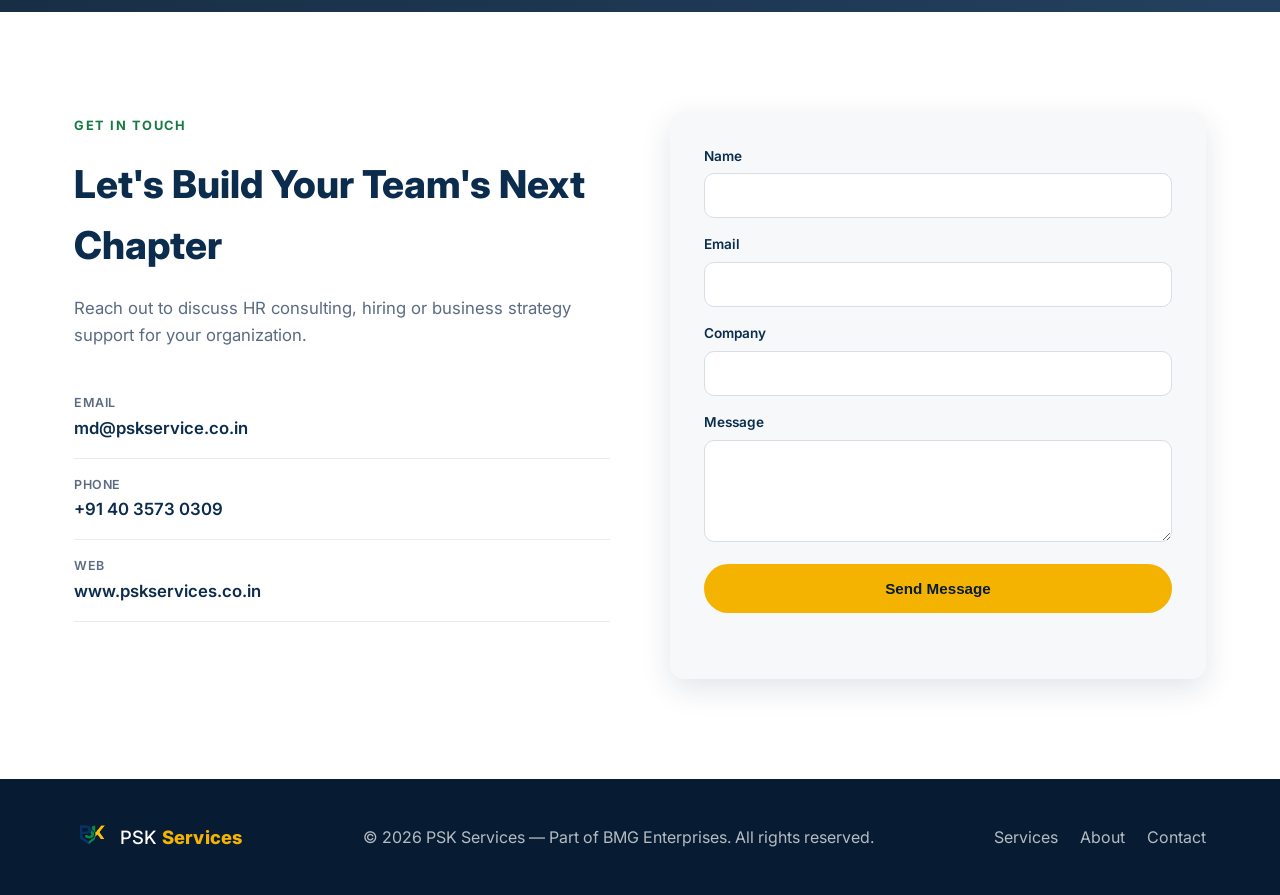
==== commit 8a8cd08c: "Redirect root to hr-services and add Portfolio nav link Root index.html now redirects straight to /h" ====
--- a/index.html
+++ b/index.html
@@ -2,144 +2,14 @@
 <html lang="en">
 <head>
   <meta charset="UTF-8">
+  <meta http-equiv="refresh" content="0; url=hr-services/">
   <meta name="viewport" content="width=device-width, initial-scale=1.0">
-  <title>Sheetal Paidimarri | PSK Services &amp; Portfolio</title>
-  <meta name="description" content="Landing page linking to the PSK Services HR &amp; Business Consulting site and Sheetal Paidimarri's personal portfolio.">
+  <title>PSK Services | HR &amp; Business Consulting</title>
+  <link rel="canonical" href="hr-services/">
   <link rel="icon" type="image/svg+xml" href="hr-services/assets/logo.svg">
-  <style>
-    :root {
-      --navy: #0B2C4D;
-      --green: #1F9D55;
-      --gold: #F5B301;
-      --bg: #F7F9FB;
-      --text: #1A2733;
-    }
-    * { box-sizing: border-box; }
-    body {
-      margin: 0;
-      min-height: 100vh;
-      font-family: -apple-system, BlinkMacSystemFont, "Segoe UI", Roboto, Helvetica, Arial, sans-serif;
-      background: var(--bg);
-      color: var(--text);
-      display: flex;
-      flex-direction: column;
-      align-items: center;
-      justify-content: center;
-      padding: 2rem 1rem;
-    }
-    header {
-      text-align: center;
-      margin-bottom: 2.5rem;
-    }
-    header img {
-      width: 72px;
-      height: 72px;
-      margin-bottom: 1rem;
-    }
-    h1 {
-      margin: 0 0 0.5rem;
-      color: var(--navy);
-      font-size: 1.8rem;
-    }
-    p.subtitle {
-      margin: 0;
-      color: #4a5a68;
-      font-size: 1rem;
-    }
-    .cards {
-      display: grid;
-      grid-template-columns: repeat(auto-fit, minmax(260px, 1fr));
-      gap: 1.5rem;
-      width: 100%;
-      max-width: 760px;
-    }
-    a.card {
-      display: block;
-      background: #fff;
-      border: 1px solid #dfe6ec;
-      border-radius: 12px;
-      padding: 1.75rem;
-      text-decoration: none;
-      color: inherit;
-      box-shadow: 0 1px 3px rgba(11, 44, 77, 0.08);
-      transition: transform 0.15s ease, box-shadow 0.15s ease, border-color 0.15s ease;
-    }
-    a.card:hover,
-    a.card:focus-visible {
-      transform: translateY(-3px);
-      box-shadow: 0 8px 20px rgba(11, 44, 77, 0.12);
-      border-color: var(--green);
-    }
-    a.card:focus-visible {
-      outline: 3px solid var(--gold);
-      outline-offset: 2px;
-    }
-    .card .eyebrow {
-      display: inline-block;
-      font-size: 0.75rem;
-      font-weight: 700;
-      letter-spacing: 0.04em;
-      text-transform: uppercase;
-      color: var(--green);
-      margin-bottom: 0.5rem;
-    }
-    .card h2 {
-      margin: 0 0 0.5rem;
-      font-size: 1.25rem;
-      color: var(--navy);
-    }
-    .card p {
-      margin: 0;
-      color: #4a5a68;
-      font-size: 0.95rem;
-      line-height: 1.5;
-    }
-    .card .go {
-      display: inline-block;
-      margin-top: 1rem;
-      font-weight: 600;
-      color: var(--navy);
-    }
-    footer {
-      margin-top: 3rem;
-      font-size: 0.85rem;
-      color: #7a8895;
-      text-align: center;
-    }
-    footer a {
-      color: var(--navy);
-    }
-  </style>
+  <script>window.location.replace('hr-services/');</script>
 </head>
 <body>
-  <header>
-    <img src="hr-services/assets/logo.svg" alt="PSK Services emblem">
-    <h1>Sheetal Paidimarri</h1>
-    <p class="subtitle">HR &amp; Business Consulting, and Personal Portfolio</p>
-  </header>
-
-  <main class="cards">
-    <a class="card" href="hr-services/">
-      <span class="eyebrow">Business</span>
-      <h2>PSK Services</h2>
-      <p>HR &amp; business consulting for organizations &mdash; talent, operations, and growth advisory (Part of BMG Enterprises).</p>
-      <span class="go">Visit site &rarr;</span>
-    </a>
-
-    <a class="card" href="portfolio/">
-      <span class="eyebrow">Personal</span>
-      <h2>Portfolio</h2>
-      <p>Sheetal Paidimarri &mdash; HR, Business Consultant &amp; Innovation Leader. Background, experience, and work.</p>
-      <span class="go">Visit portfolio &rarr;</span>
-    </a>
-  </main>
-
-  <footer>
-    <p>&copy; <span id="year"></span> Sheetal Paidimarri. All rights reserved.</p>
-  </footer>
-
-  <script>
-    document.getElementById('year').textContent = new Date().getFullYear();
-  </script>
+  <p>Redirecting to <a href="hr-services/">PSK Services</a>&hellip;</p>
 </body>
 </html>
